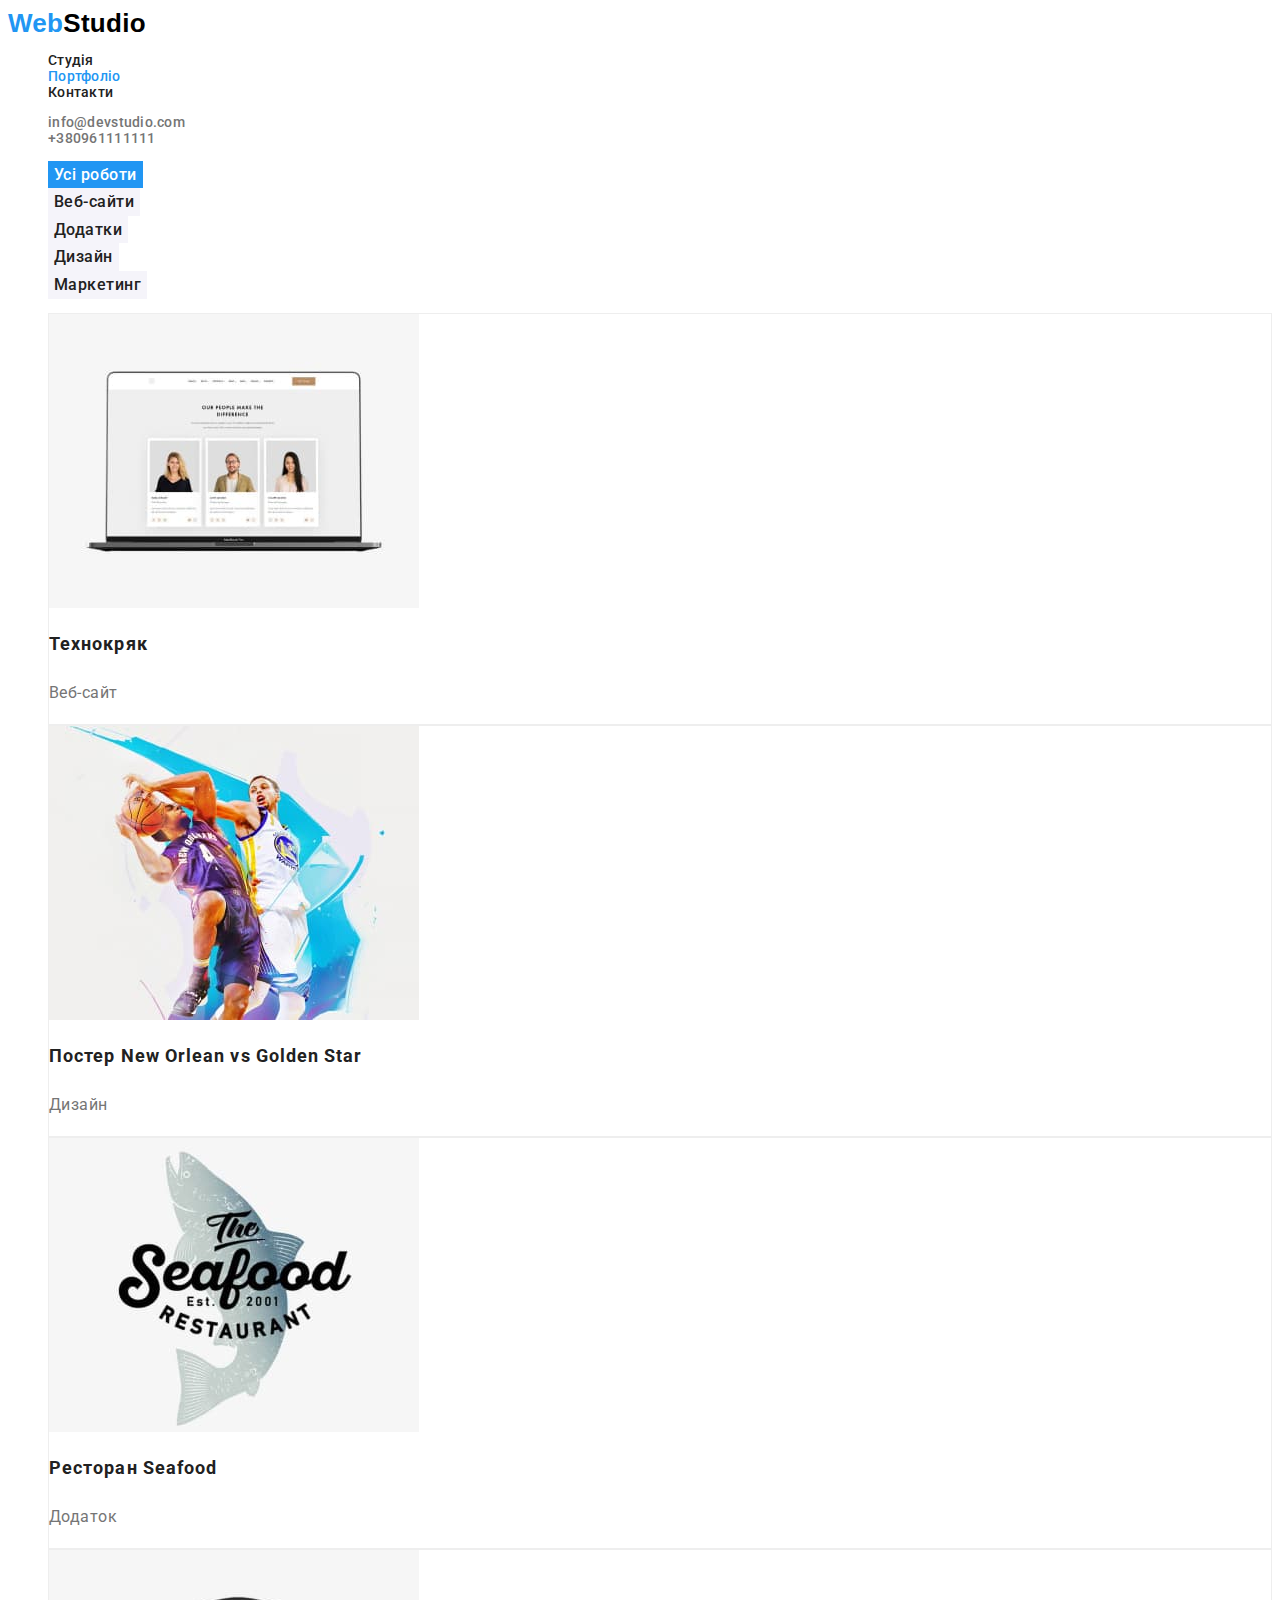
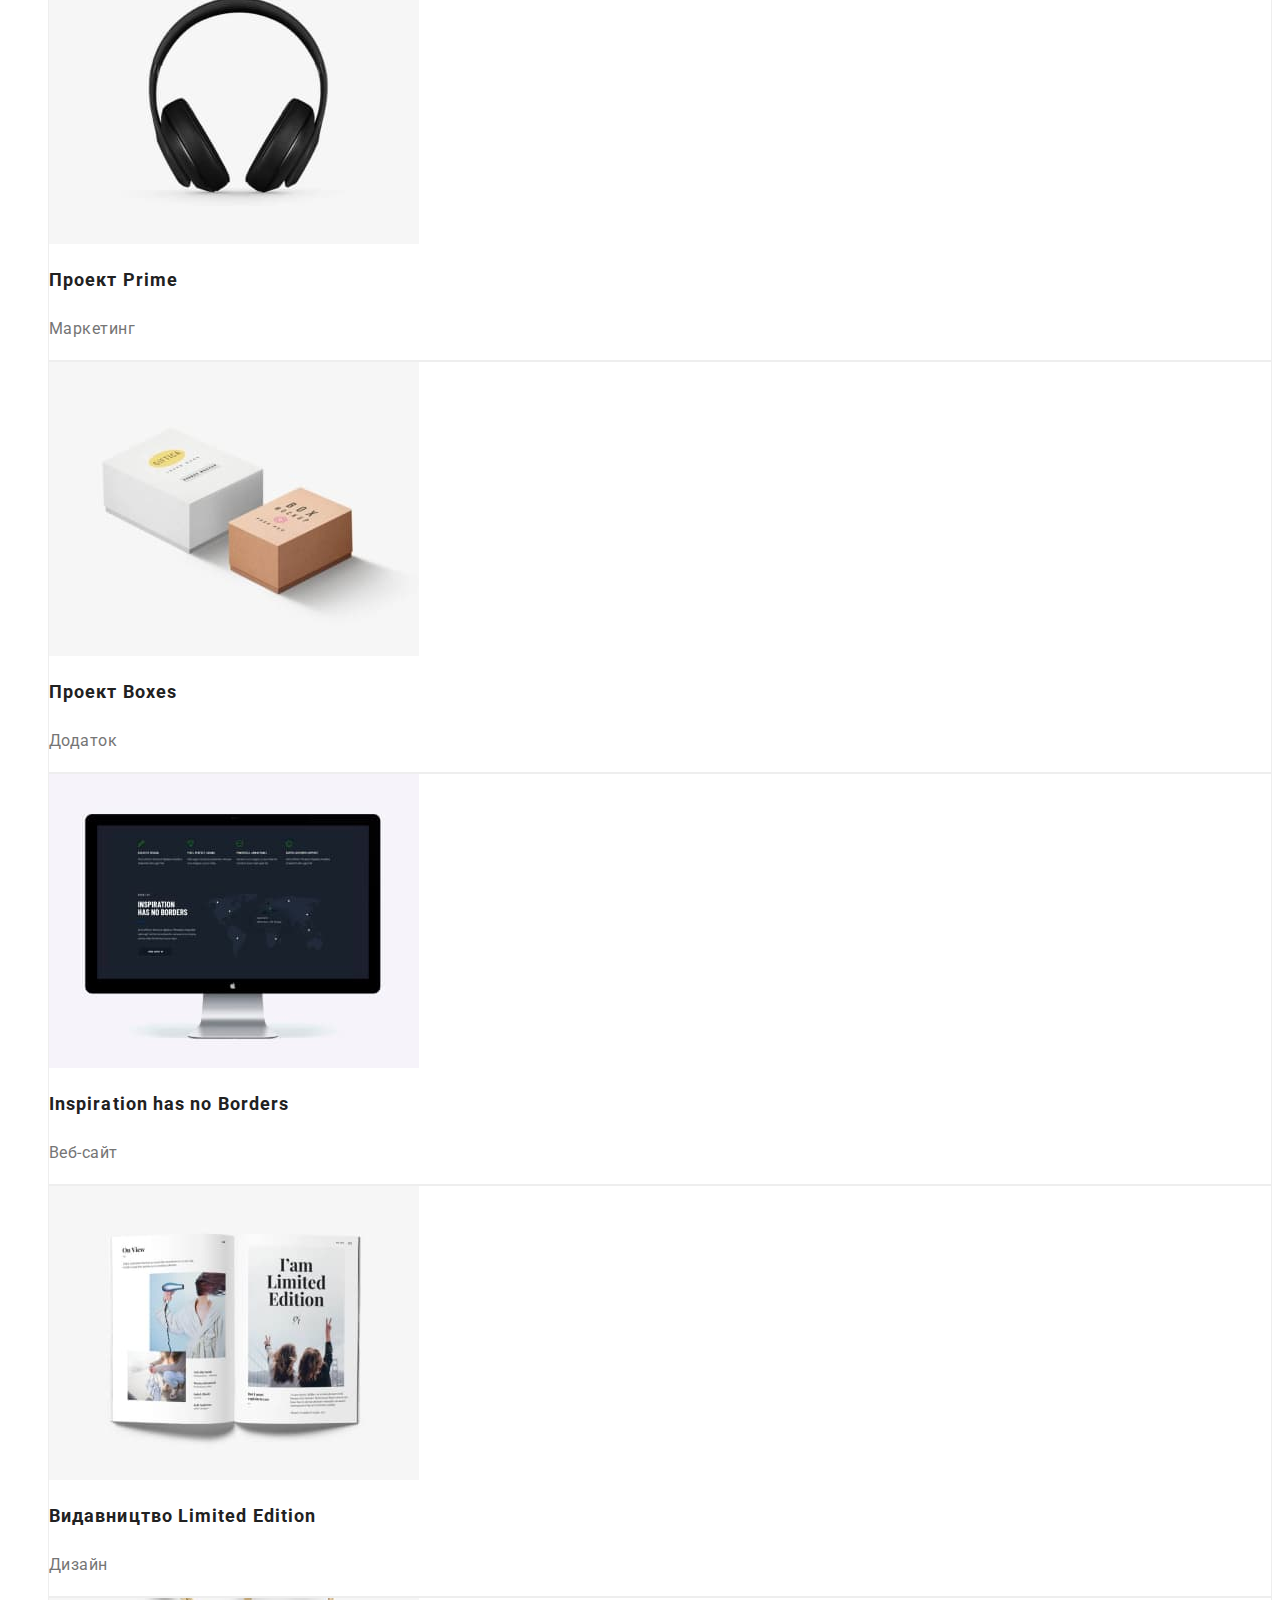
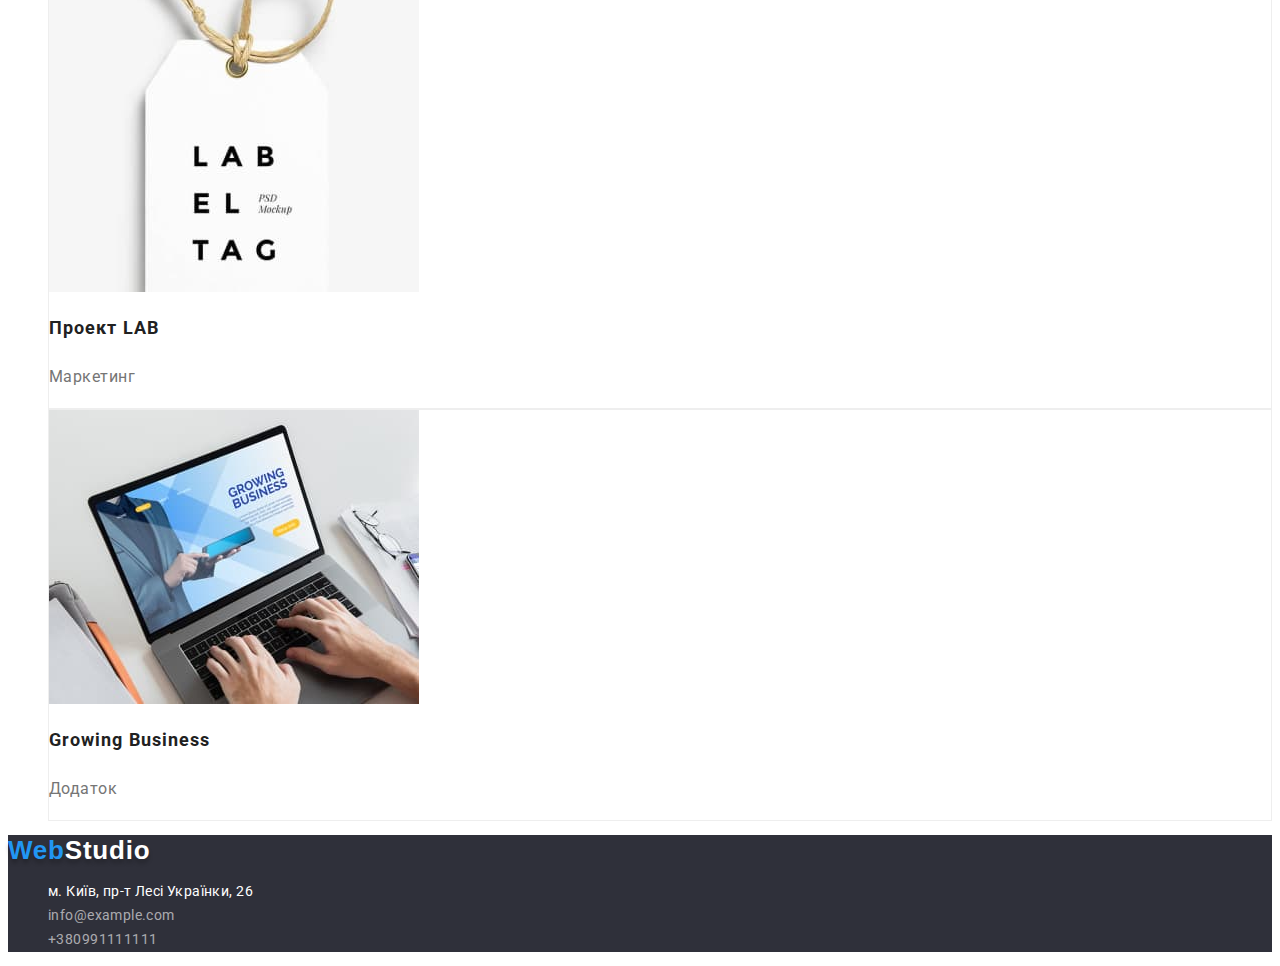
==== portfolio.html @ 1cdb14f9 "Initial commit" ====
<!DOCTYPE html>
<html lang="uk">

<head>
    <meta charset="UTF-8">
    <meta http-equiv="X-UA-Compatible" content="IE=edge">
    <meta name="viewport" content="width=device-width, initial-scale=1.0">
    <title>Портфоліо</title>
    <!-- Шрифти -->
    <link rel="preconnect" href="https://fonts.googleapis.com">
    <link rel="preconnect" href="https://fonts.gstatic.com" crossorigin>
    <link
        href="https://fonts.googleapis.com/css2?family=Raleway:wght@700&family=Roboto:ital,wght@0,400;0,500;0,700;1,900&display=swap"
        rel="stylesheet">
    <link rel="stylesheet" href="./CSS/styles.css">
</head>

<body class="page">

    <!-- Секція хедер -->
    <header class="header">
        <nav>
            <a lang="en" class="logo" href="./index.html" aria-label="Посилання на студію">Web<span class="studio">Studio</span></a>
            <!-- Навігація сайту -->
            <ul class="site-nav list" >
                <li><a class="link" href="./index.html">Студія</a></li>
                <li><a class="link-current" href="">Портфоліо</a></li>
                <li><a class="link" href="">Контакти</a></li>
            </ul>
        </nav>
        <!-- Навігація контактів -->
        <ul class="site-nav list">
            <li>
                <a class="mail" href="mailto:info@devstudio.com">info@devstudio.com</a>
            </li>
            <li>
                <a class="tel" href="tel:+380961111111">+380961111111</a>
            </li>
        </ul>
    </header>
    <main>
        <!-- Секція Роботи -->
        <section>
            <h1 hidden>Приклади робіт</h1>

            <!-- Секція Радіокнопки -->
            <ul class="list">
                <li><button type="button" class="list-btn list-btn-current">Усі роботи</button></li>
                <li><button type="button" class="list-btn">Веб-сайти</button></li>
                <li><button type="button" class="list-btn">Додатки</button></li>
                <li><button type="button" class="list-btn">Дизайн</button></li>
                <li><button type="button" class="list-btn">Маркетинг</button></li>
            </ul>      
            
            <!-- Секція Карток -->
            <ul class="list">
                <li class="card-portfolio">
                    <a href="">
                        <img src="./images/Технокряк.jpg" alt="Фото роботи Технокряк" width="370" height="294">
                        <h2 class="apply-robot">Технокряк</h2>
                        <p class="category">Веб-сайт</p>
                    </a>
                </li>
                <li class="card-portfolio">
                    <a href="">
                        <img src="./images/New_Orlean.jpg" alt="Фото роботи Постер New Orlean vs Golden Star" width="370" height="294">
                        <h2 class="apply-robot">Постер <span lang="en">New Orlean vs Golden Star</span></h2>
                        <p class="category">Дизайн</p>
                    </a>                                      
                </li>
                <li class="card-portfolio">
                    <a href="">
                        <img src="./images/Seafood.jpg" alt="Фото роботи Ресторан Seafood" width="370" height="294">
                        <h2 class="apply-robot">Ресторан <span lang="en">Seafood</span></h2>
                        <p class="category">Додаток</p>
                    </a>                                   
                </li>
                <li class="card-portfolio">
                    <a href="">
                        <img src="./images/Prime.jpg" alt="Фото роботи роект Prime" width="370" height="294">
                        <h2 class="apply-robot">Проект <span lang="en">Prime</span></h2>
                        <p class="category">Маркетинг</p>
                    </a>                                    
                </li>
                <li class="card-portfolio">
                    <a href="">
                        <img src="./images/Boxes.jpg" alt="Фото роботи Проект Boxes" width="370" height="294">
                        <h2 class="apply-robot">Проект <span lang="en">Boxes</span></h2>
                        <p class="category">Додаток</p>
                    </a>                    
                </li>
                <li class="card-portfolio">
                    <a href="">
                        <img src="./images/Inspiration.jpg" alt="Фото роботи Inspiration has no Borders" width="370" height="294">
                        <h2 class="apply-robot"><span lang="en">Inspiration has no Borders</span></h2>
                        <p class="category">Веб-сайт</p>
                    </a>
                </li>                
                <li class="card-portfolio">
                    <a href="">
                        <img src="./images/Limited_Edition.jpg" alt="Фото роботи Видавництво Limited Edition" width="370" height="294">
                        <h2 class="apply-robot">Видавництво <span lang="en">Limited Edition</span></h2>
                        <p class="category">Дизайн</p>
                    </a>                    
                </li>
                <li class="card-portfolio">
                    <a href="">
                        <img src="./images/LAB.jpg" alt="Фото роботи Проект LAB" width="370" height="294">
                        <h2 class="apply-robot">Проект <span lang="en">LAB</span></h2>
                        <p class="category">Маркетинг</p>
                    </a>                   
                </li>
                <li class="card-portfolio">
                    <a href="">
                        <img src="./images/Growing-Business.jpg" alt="Фото роботи Growing Business" width="370" height="294">
                        <h2 class="apply-robot"><span lang="en">Growing Business</span></h2>
                        <p class="category">Додаток</p>
                    </a>                   
                </li>
            </ul>

        </section>

    </main>
    <!-- Секція Футер -->
    <footer class="footer">
        <a lang="en" class="logo2" href="./index.html" aria-label="Посилання на студію">Web<span class="element">Studio</span></a>
        <address>
            <ul class="list">
                <li>
                    <a class="adds" href="https://goo.gl/maps/7YwU6FTkQ5FnYXwe8" target="_blank" rel="noopener noreferrer">м. Київ, пр-т Лесі Українки, 26</a>
                </li>
                <li>
                    <a  lang="en" class="mail2" href="mailto:info@example.com">info@example.com</a>
                </li>
                <li>
                    <a class="phone" href="tel:+380991111111">+380991111111</a>
                </li>
            </ul>
        </address>
    </footer>

</body>

</html>
---- CSS/styles.css ----
/* Основний колір тексту #212121 */

/* Другорядний колір тексту сірий #757575 */
/* Другорядний колір тексту білий #FFFFFF */
/* Другорядний колір футера 255,255,255,0.6 */

/* Другорядний колір фону #2F303A; */
/* Другорядний колір фону F5F4FA */

/* Акцент #2196F3 */

:root {
    --primary-text-color: #212121;
    --title-text-color: #757575;
    --accent-color: #2196F3;
    --section-background-colour: #2F303A;
    --main-page-color:#FFFFFF;
}

.page {
    font-family: Roboto, sans-serif;
    font-style: normal;
    color: var(--primary-text-color);   
    font-size: 14px;
}


/* Ховер */
.header {
        background: var(--main-page-color);
}

.header,
.link {
    font-weight: 500;
    font-size: 14px;
    line-height: 1.14;
    letter-spacing: 0.02em;
    color: var(--primary-text-color);
    text-decoration: none;
}
.link:hover,
.link:focus {
color: var(--accent-color);}

.mail,
.tel{
    font-weight: 500;
    font-size: 14px;
    line-height: 1.14;
    letter-spacing: 0.02em;
    color: var(--title-text-color)
}
.mail:hover,
.mail:focus,
.tel:hover,
.tel:focus {
    color: var(--accent-color);}

.link-current{
    color: var(--accent-color);
}
/* Логотип */
.logo {
    display: flex;
    font-family: Releway, sans-serif;
    color: var(--accent-color);
    text-decoration: none;
    font-size: 26px;
    line-height: 1.19;
    font-weight: 700;
}


    .studio {
        color: #000000;
    }

.logo:hover,
.logo:focus {
    color: var(--accent-color);}

.list{
    list-style: none;
}

/* Герой */
.hero{    
    background-color: var(--section-background-colour);
    
}
.hero-title{
    font-weight: 900;
    font-size: 44px;
    line-height: 1.36;
    color: var(--main-page-color);

}

.order {
    font-family: 'Roboto';
    font-style: normal;
    font-weight: 700;
    font-size: 16px;
    line-height: 1.88;
    letter-spacing: 0.06em;
    color: var(--main-page-color);
    background: var(--accent-color);
    
}
.order:hover,
.order:focus {
    color: var(--main-page-color);
    background: #188CE8;
}
/* Секції */
.feature{
    background-color: var(--main-page-color);
}
.topic{
    font-size: 14px;
    line-height: 1.14;
    letter-spacing: 0.03em;
    text-transform: uppercase;
    color: var(--primary-text-color);
}
.subtitle {
    font-weight: 700;
    font-size: 14px;
    line-height: 1.14;
    letter-spacing: 0.03em;
    text-transform: uppercase;    
    color: var(--primary-text-color);
}
.text {
    font-size: 14px;
    line-height: 1.71; 
    letter-spacing: 0.03em;
    color: var(--title-text-color);
   
}
.topic2 {
    font-size: 36px;
    line-height: 1.17;
    text-align: center;
    letter-spacing: 0.03em;
    color: var(--primary-text-color);
   
}
/* Секція наша команда */
.team {
    background: var(--main-page-color);
    box-shadow: 0px 4px 4px rgba(0, 0, 0, 0.25);
}
.card {
background: var(--main-page-color);

}
.topic3 {
    font-size: 36px;
    line-height: 1.17;
    text-align: center;
    letter-spacing: 0.03em;    
    color: var(--primary-text-color);
}
.name {
    font-weight: 500;
    font-size: 16px;
    line-height: 1.19;
    text-align: center;
    letter-spacing: 0.03em;
    color: var(--primary-text-color);
}
.post {
    font-weight: 400;
    font-size: 16px;
    line-height: 1.19;
    text-align: center;
    letter-spacing: 0.03em;
    color: var(--title-text-color);
}

/* Футер */
.footer{
background: var(--section-background-colour);
color: var(--main-page-color);
}

.logo2 {
    font-family: Releway, sans-serif;
    font-weight: 700;
    font-size: 26px;
    line-height: 1.19;
    letter-spacing: 0.03em;
    text-shadow: 0px 4px 4px rgba(0, 0, 0, 0.25);
    color: var(--accent-color);
}
.element {
   color: var(--main-page-color);
}
.logo2:hover,
.logo2:focus {
    color: var(--accent-color);
}
.adds{
    font-weight: 400;
    font-style: normal;
    font-size: 14px;
    line-height: 1.71;
    letter-spacing: 0.03em; 
    color: var(--main-page-color);
}
.adds:hover,
.adds:focus {
    color: var(--accent-color);}
.mail2{
    font-weight: 400;
    font-style: normal;
    font-size: 14px;
    line-height: 1.71;
    letter-spacing: 0.03em;
    color: rgba(255, 255, 255, 0.6);
}
.mail:hover,
.mail:focus {
    color: var(--accent-color);}

.phone{
    font-weight: 400;
    font-style: normal;
    font-size: 14px;
    line-height: 1.71;
    letter-spacing: 0.03em;
    color: rgba(255, 255, 255, 0.6);
}
.phone:hover,
.phone:focus {
    color: var(--accent-color);
}
/* Сторінка Портфоліо */
a{
    text-decoration: none;
}

.apply-robot {
    font-size: 18px;
    line-height: 2;
    letter-spacing: 0.06em;
    color: var(--primary-text-color);
        
}
.category {
    font-size: 16px;
    line-height: 1.88;
    letter-spacing: 0.03em;
    color: var(--title-text-color);
    }
.card-portfolio {
    background: var(--main-page-color);
    border: 1px solid #EEEEEE;
}
/* Радіокнопки портфоліо */
.list-btn {
    font-family: inherit;
    font-style: normal;
    font-weight: 500;
    font-size: 16px;
    line-height: 1.6;
    letter-spacing: 0.03em;
    color: var(--primary-text-color);
    background-color: #F5F4FA;
    border: none;
    cursor: pointer;
    }
.list-btn:hover,
.list-btn:focus {
    background-color: var(--accent-color);
    color: var(--main-page-color);    
}
.list-btn-current,
.list-btn-current:hover,
.list-btn-current:focus {
    background-color: var(--accent-color);
    color: var(--main-page-color);
}
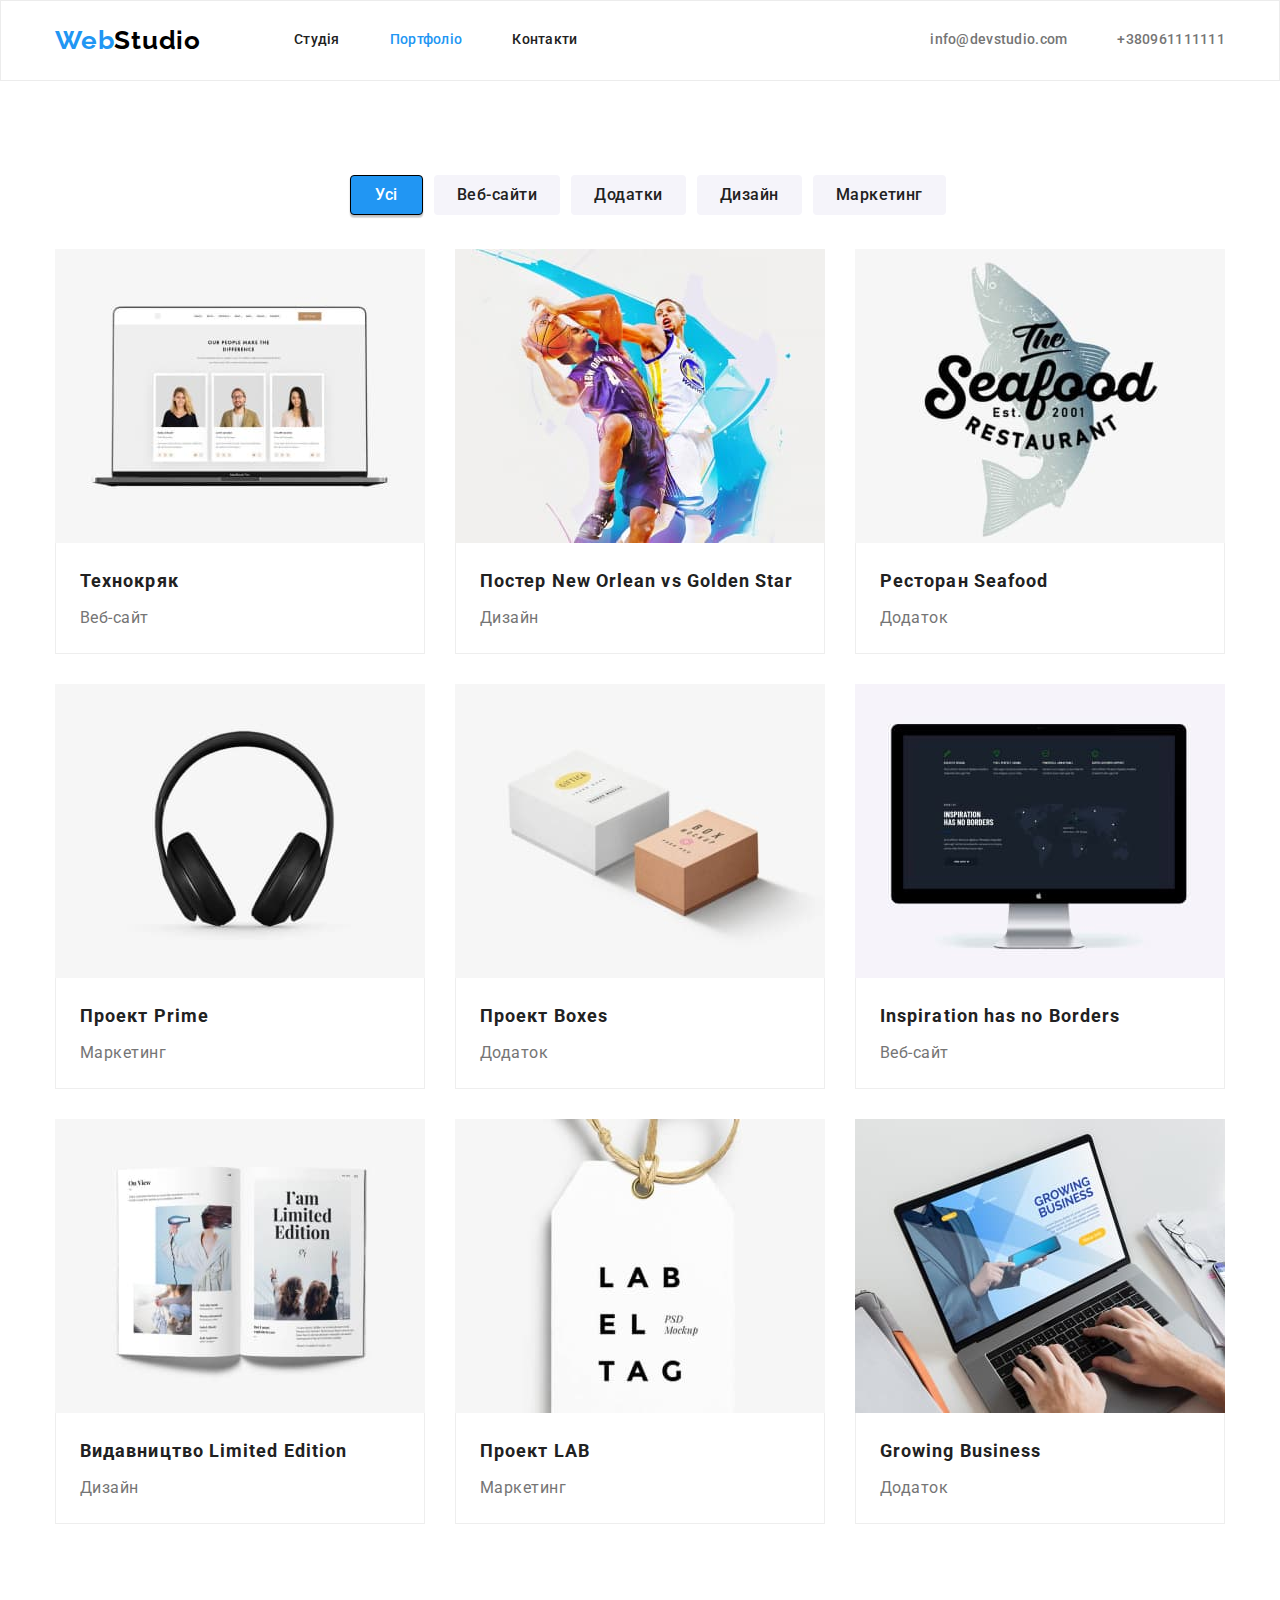
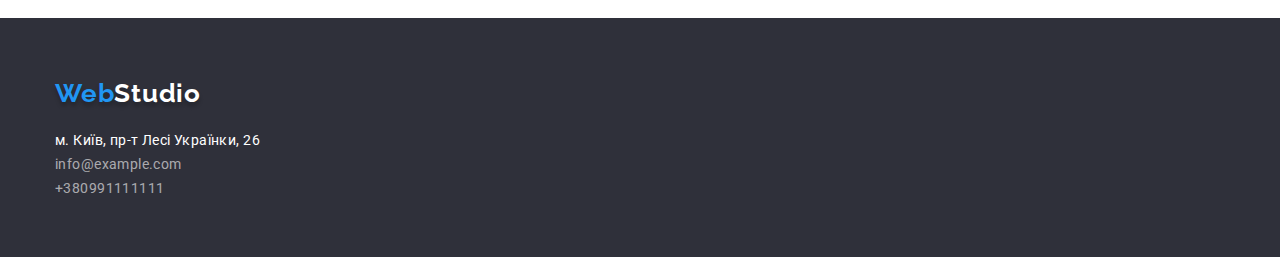
==== commit 734900dc: "homework_3" ====
--- a/portfolio.html
+++ b/portfolio.html
@@ -12,6 +12,7 @@
     <link
         href="https://fonts.googleapis.com/css2?family=Raleway:wght@700&family=Roboto:ital,wght@0,400;0,500;0,700;1,900&display=swap"
         rel="stylesheet">
+    <link rel="stylesheet" href="https://cdnjs.cloudflare.com/ajax/libs/modern-normalize/1.1.0/modern-normalize.min.css">
     <link rel="stylesheet" href="./CSS/styles.css">
 </head>
 
@@ -19,126 +20,159 @@
 
     <!-- Секція хедер -->
     <header class="header">
-        <nav>
-            <a lang="en" class="logo" href="./index.html" aria-label="Посилання на студію">Web<span class="studio">Studio</span></a>
-            <!-- Навігація сайту -->
-            <ul class="site-nav list" >
-                <li><a class="link" href="./index.html">Студія</a></li>
-                <li><a class="link-current" href="">Портфоліо</a></li>
-                <li><a class="link" href="">Контакти</a></li>
+        <div class="container header-container">
+            <nav class="header-container">
+                <a lang="en" class="logo" href="./index.html" aria-label="Посилання на студію">Web<span
+                        class="studio">Studio</span></a>
+                <!-- Навігація сайту -->
+                <ul class="list">
+                    <li class="link"><a class="nav" href="./index.html">Студія</a></li>
+                    <li class="link"><a class="nav current" href="">Портфоліо</a></li>
+                    <li class="link"><a class="nav" href="">Контакти</a></li>
+                </ul>
+            </nav>
+            <!-- Навігація контактів -->
+            <ul class="list header-group">
+                <li>
+                    <a class="mail" href="mailto:info@devstudio.com">info@devstudio.com</a>
+                </li>
+                <li>
+                    <a class="tel" href="tel:+380961111111">+380961111111</a>
+                </li>
             </ul>
-        </nav>
-        <!-- Навігація контактів -->
-        <ul class="site-nav list">
-            <li>
-                <a class="mail" href="mailto:info@devstudio.com">info@devstudio.com</a>
-            </li>
-            <li>
-                <a class="tel" href="tel:+380961111111">+380961111111</a>
-            </li>
-        </ul>
+        </div>    
     </header>
     <main>
         <!-- Секція Роботи -->
-        <section>
-            <h1 hidden>Приклади робіт</h1>
-
-            <!-- Секція Радіокнопки -->
-            <ul class="list">
-                <li><button type="button" class="list-btn list-btn-current">Усі роботи</button></li>
-                <li><button type="button" class="list-btn">Веб-сайти</button></li>
-                <li><button type="button" class="list-btn">Додатки</button></li>
-                <li><button type="button" class="list-btn">Дизайн</button></li>
-                <li><button type="button" class="list-btn">Маркетинг</button></li>
-            </ul>      
+        <div class="container box">
+            <section>
+                <h1 hidden>Приклади робіт</h1>
             
-            <!-- Секція Карток -->
-            <ul class="list">
-                <li class="card-portfolio">
-                    <a href="">
-                        <img src="./images/Технокряк.jpg" alt="Фото роботи Технокряк" width="370" height="294">
-                        <h2 class="apply-robot">Технокряк</h2>
-                        <p class="category">Веб-сайт</p>
-                    </a>
-                </li>
-                <li class="card-portfolio">
-                    <a href="">
-                        <img src="./images/New_Orlean.jpg" alt="Фото роботи Постер New Orlean vs Golden Star" width="370" height="294">
-                        <h2 class="apply-robot">Постер <span lang="en">New Orlean vs Golden Star</span></h2>
-                        <p class="category">Дизайн</p>
-                    </a>                                      
-                </li>
-                <li class="card-portfolio">
-                    <a href="">
-                        <img src="./images/Seafood.jpg" alt="Фото роботи Ресторан Seafood" width="370" height="294">
-                        <h2 class="apply-robot">Ресторан <span lang="en">Seafood</span></h2>
-                        <p class="category">Додаток</p>
-                    </a>                                   
-                </li>
-                <li class="card-portfolio">
-                    <a href="">
-                        <img src="./images/Prime.jpg" alt="Фото роботи роект Prime" width="370" height="294">
-                        <h2 class="apply-robot">Проект <span lang="en">Prime</span></h2>
-                        <p class="category">Маркетинг</p>
-                    </a>                                    
-                </li>
-                <li class="card-portfolio">
-                    <a href="">
-                        <img src="./images/Boxes.jpg" alt="Фото роботи Проект Boxes" width="370" height="294">
-                        <h2 class="apply-robot">Проект <span lang="en">Boxes</span></h2>
-                        <p class="category">Додаток</p>
-                    </a>                    
-                </li>
-                <li class="card-portfolio">
-                    <a href="">
-                        <img src="./images/Inspiration.jpg" alt="Фото роботи Inspiration has no Borders" width="370" height="294">
-                        <h2 class="apply-robot"><span lang="en">Inspiration has no Borders</span></h2>
-                        <p class="category">Веб-сайт</p>
-                    </a>
-                </li>                
-                <li class="card-portfolio">
-                    <a href="">
-                        <img src="./images/Limited_Edition.jpg" alt="Фото роботи Видавництво Limited Edition" width="370" height="294">
-                        <h2 class="apply-robot">Видавництво <span lang="en">Limited Edition</span></h2>
-                        <p class="category">Дизайн</p>
-                    </a>                    
-                </li>
-                <li class="card-portfolio">
-                    <a href="">
-                        <img src="./images/LAB.jpg" alt="Фото роботи Проект LAB" width="370" height="294">
-                        <h2 class="apply-robot">Проект <span lang="en">LAB</span></h2>
-                        <p class="category">Маркетинг</p>
-                    </a>                   
-                </li>
-                <li class="card-portfolio">
-                    <a href="">
-                        <img src="./images/Growing-Business.jpg" alt="Фото роботи Growing Business" width="370" height="294">
-                        <h2 class="apply-robot"><span lang="en">Growing Business</span></h2>
-                        <p class="category">Додаток</p>
-                    </a>                   
-                </li>
-            </ul>
-
-        </section>
+                <!-- Секція Радіокнопки -->
+                <ul class="about-btn">
+                    <li class="control"><button type="button" class="list-btn list-btn-current">Усі</button></li>
+                    <li class="control"><button type="button" class="list-btn">Веб-сайти</button></li>
+                    <li class="control"><button type="button" class="list-btn">Додатки</button></li>
+                    <li class="control"><button type="button" class="list-btn">Дизайн</button></li>
+                    <li class="control"><button type="button" class="list-btn">Маркетинг</button></li>
+                </ul>
+            
+                <!-- Секція Карток -->
+                <ul class="list about-portfolio card-set ">
+                    <li class="card-portfolio card-set-item">
+                        <a href="">
+                            <img src="./images/Технокряк.jpg" alt="Фото роботи Технокряк" width="370" height="294">
+                            <div class="inner">
+                                <h2 class="apply-robot">Технокряк</h2>
+                                <p class="category">Веб-сайт</p>
+                            </div>
+                        </a>
+                    </li>
+                    <li class="card-portfolio card-set-item">
+                        <a href="">
+                            <img src="./images/New_Orlean.jpg" alt="Фото роботи Постер New Orlean vs Golden Star" width="370"
+                                height="294">
+                            <div class="inner">
+                                <h2 class="apply-robot">Постер <span lang="en">New Orlean vs Golden Star</span></h2>
+                                <p class="category">Дизайн</p>
+                            </div>
+                        </a>
+                    </li>
+                    <li class="card-portfolio card-set-item">
+                        <a href="">
+                            <img src="./images/Seafood.jpg" alt="Фото роботи Ресторан Seafood" width="370" height="294">
+                            <div class="inner">
+                                <h2 class="apply-robot">Ресторан <span lang="en">Seafood</span></h2>
+                                <p class="category">Додаток</p>
+                            </div>
+                        </a>
+                    </li>
+                    <li class="card-portfolio card-set-item">
+                        <a href="">
+                            <img src="./images/Prime.jpg" alt="Фото роботи роект Prime" width="370" height="294">
+                            <div class="inner">
+                                <h2 class="apply-robot">Проект <span lang="en">Prime</span></h2>
+                                <p class="category">Маркетинг</p>
+                            </div>
+                        </a>
+                    </li>
+                    <li class="card-portfolio card-set-item">
+                        <a href="">
+                            <img src="./images/Boxes.jpg" alt="Фото роботи Проект Boxes" width="370" height="294">
+                            <div class="inner">
+                                <h2 class="apply-robot">Проект <span lang="en">Boxes</span></h2>
+                                <p class="category">Додаток</p>
+                            </div>
+                        </a>
+                    </li>
+                    <li class="card-portfolio card-set-item">
+                        <a href="">
+                            <img src="./images/Inspiration.jpg" alt="Фото роботи Inspiration has no Borders" width="370"
+                                height="294">
+                            <div class="inner">
+                                <h2 class="apply-robot"><span lang="en">Inspiration has no Borders</span></h2>
+                                <p class="category">Веб-сайт</p>
+                            </div>
+                        </a>
+                    </li>
+                    <li class="card-portfolio card-set-item">
+                        <a href="">
+                            <img src="./images/Limited_Edition.jpg" alt="Фото роботи Видавництво Limited Edition" width="370"
+                                height="294">
+                            <div class="inner">
+                                <h2 class="apply-robot">Видавництво <span lang="en">Limited Edition</span></h2>
+                                <p class="category">Дизайн</p>
+                            </div>
+                        </a>
+                    </li>
+                    <li class="card-portfolio card-set-item">
+                        <a href="">
+                            <img src="./images/LAB.jpg" alt="Фото роботи Проект LAB" width="370" height="294">
+                            <div class="inner">
+                                <h2 class="apply-robot">Проект <span lang="en">LAB</span></h2>
+                                <p class="category">Маркетинг</p>
+                            </div>
+                        </a>
+                    </li>
+                    <li class="card-portfolio card-set-item">
+                        <a href="">
+                            <img src="./images/Growing-Business.jpg" alt="Фото роботи Growing Business" width="370" height="294">
+                            <div class="inner">
+                                <h2 class="apply-robot"><span lang="en">Growing Business</span></h2>
+                                <p class="category">Додаток</p>
+                            </div>
+                        </a>
+                    </li>
+                </ul>
+            
+            </section>
+        </div>
 
     </main>
     <!-- Секція Футер -->
     <footer class="footer">
-        <a lang="en" class="logo2" href="./index.html" aria-label="Посилання на студію">Web<span class="element">Studio</span></a>
-        <address>
-            <ul class="list">
-                <li>
-                    <a class="adds" href="https://goo.gl/maps/7YwU6FTkQ5FnYXwe8" target="_blank" rel="noopener noreferrer">м. Київ, пр-т Лесі Українки, 26</a>
-                </li>
-                <li>
-                    <a  lang="en" class="mail2" href="mailto:info@example.com">info@example.com</a>
-                </li>
-                <li>
-                    <a class="phone" href="tel:+380991111111">+380991111111</a>
-                </li>
-            </ul>
-        </address>
+        <div class="container">
+            <a lang="en" class="logo2" href="./index.html" aria-label="Посилання на студію">Web<span
+                    class="element">Studio</span></a>
+            <address>
+                <ul class="list about-footer">
+                    <li>
+                        <a class="adds" href="https://goo.gl/maps/7YwU6FTkQ5FnYXwe8" target="_blank"
+                            rel="noopener noreferrer">м.
+                            Київ, пр-т Лесі Українки, 26</a>
+                    </li>
+                    <li>
+                        <a lang="en" class="mail2" href="mailto:info@example.com">info@example.com</a>
+                    </li>
+                    <li>
+                        <a class="phone" href="tel:+380991111111">+380991111111</a>
+                    </li>
+                </ul>
+            </address>
+        </div>
+    
     </footer>
+   
 
 </body>
 
--- a/CSS/styles.css
+++ b/CSS/styles.css
@@ -10,38 +10,103 @@
 /* Акцент #2196F3 */
 
 :root {
+    /* color */
     --primary-text-color: #212121;
     --title-text-color: #757575;
     --accent-color: #2196F3;
     --section-background-colour: #2F303A;
     --main-page-color:#FFFFFF;
-}
-
+    --secondary-backgraund-cilor:#F5F4FA;
+
+    /* others */
+    --items: 3;
+    --indent: 30px;
+}
+
+html {
+    box-sizing: border-box;
+}
+
+*,
+*::before,
+*::after {
+    box-sizing: inherit;
+}
 .page {
-    font-family: Roboto, sans-serif;
+    font-family: 'Roboto', sans-serif;
     font-style: normal;
     color: var(--primary-text-color);   
     font-size: 14px;
 }
-
+h1,
+h2,
+h3,
+h4,
+p {
+    margin: 0;
+}
+
+/* Сітка flex-box */
+
+.card-set {
+    display: flex;
+    flex-wrap: wrap;
+    margin: calc(-1 * var(--indent) / 2);
+    
+}
+
+.card-set-item {
+    margin: calc(var(--indent) / 2);
+    flex-basis: calc((100% - var(--indent) * var(--items))/ var(--items));
+    
+}
+
+
+
+.container {
+    width: 1200px;
+    margin-left: auto;
+    margin-right: auto;
+    padding-left: 15px;
+    padding-right: 15px;
+   
+}
 
 /* Ховер */
 .header {
-        background: var(--main-page-color);
+    background: var(--main-page-color);
+    border: 1px solid #ECECEC;
+        
+}
+
+.header-container {
+    display: flex;
+    align-items: center;
+    
+       
+}
+.link:not(:last-child) {
+    margin-right: 50px;
+    
 }
 
 .header,
-.link {
+.link,
+.nav {
     font-weight: 500;
     font-size: 14px;
     line-height: 1.14;
     letter-spacing: 0.02em;
     color: var(--primary-text-color);
-    text-decoration: none;
+    text-decoration: none;  
+       
 }
 .link:hover,
-.link:focus {
+.link:focus,
+.nav:hover,
+.nav:focus {
 color: var(--accent-color);}
+
 
 .mail,
 .tel{
@@ -50,25 +115,39 @@
     line-height: 1.14;
     letter-spacing: 0.02em;
     color: var(--title-text-color)
-}
+    
+
+}
+.mail {
+    padding-right: 50px;
+}
+
+  
+
 .mail:hover,
 .mail:focus,
 .tel:hover,
 .tel:focus {
     color: var(--accent-color);}
 
-.link-current{
+.current{
     color: var(--accent-color);
 }
 /* Логотип */
 .logo {
     display: flex;
-    font-family: Releway, sans-serif;
+    font-family: 'Raleway', sans-serif;
     color: var(--accent-color);
     text-decoration: none;
     font-size: 26px;
     line-height: 1.19;
     font-weight: 700;
+    letter-spacing: 0.03em;
+
+    
+    margin-right: 93px;
+    padding-top: 24px;
+    padding-bottom: 24px;
 }
 
 
@@ -82,18 +161,45 @@
 
 .list{
     list-style: none;
+    display: flex;
+    padding: 0;   
+}    
+
+
+.header-group { 
+    display: flex; 
+    margin-left: auto;
+   
+   
+}
+
+img {
+    display: block;
+    max-width: 100%;
+    height: auto;
 }
 
 /* Герой */
 .hero{    
     background-color: var(--section-background-colour);
-    
-}
+    text-align: center;
+      
+    
+}
+
 .hero-title{
     font-weight: 900;
     font-size: 44px;
     line-height: 1.36;
     color: var(--main-page-color);
+    text-transform: uppercase;
+
+    margin-top: 0;
+    margin-bottom: 30px;
+    margin-left: 237px;
+    margin-right: 237px;
+    letter-spacing: 0.06em;
+    padding-top: 200px;     
 
 }
 
@@ -106,6 +212,14 @@
     letter-spacing: 0.06em;
     color: var(--main-page-color);
     background: var(--accent-color);
+
+    display: inline-block;
+    padding: 10px 32px;
+    margin-top: 0;
+    margin-bottom: 280px;
+    box-shadow: 0px 4px 4px rgba(0, 0, 0, 0.15);
+    border-radius: 4px;
+       
     
 }
 .order:hover,
@@ -116,6 +230,16 @@
 /* Секції */
 .feature{
     background-color: var(--main-page-color);
+    padding-top: 94px;
+    padding-bottom: 94px;   
+    
+}
+.list {
+    align-items: flex-start;
+    justify-content: space-between;
+}
+.items-worc {
+    width: 370px;
 }
 .topic{
     font-size: 14px;
@@ -123,6 +247,12 @@
     letter-spacing: 0.03em;
     text-transform: uppercase;
     color: var(--primary-text-color);
+
+    margin-top: 0;
+    margin-bottom: 0;
+}
+.work {
+    padding-bottom: 130px;
 }
 .subtitle {
     font-weight: 700;
@@ -131,12 +261,20 @@
     letter-spacing: 0.03em;
     text-transform: uppercase;    
     color: var(--primary-text-color);
+
+    margin-top: 0px;
+    margin-bottom: 10px;
+    width: 270px;
 }
 .text {
     font-size: 14px;
     line-height: 1.71; 
     letter-spacing: 0.03em;
     color: var(--title-text-color);
+    width: 270px;
+
+    margin-top: 0;
+    margin-bottom: 0;
    
 }
 .topic2 {
@@ -145,23 +283,40 @@
     text-align: center;
     letter-spacing: 0.03em;
     color: var(--primary-text-color);
+
+    margin-top: 0;
+    margin-bottom: 50px;
    
 }
 /* Секція наша команда */
 .team {
+    background: var(--secondary-backgraund-cilor);
+    box-shadow: 0px 4px 4px rgba(0, 0, 0, 0.25);
+    
+    
+}
+.card {
     background: var(--main-page-color);
-    box-shadow: 0px 4px 4px rgba(0, 0, 0, 0.25);
-}
-.card {
-background: var(--main-page-color);
-
-}
+    box-shadow: 0px 1px 3px rgba(0, 0, 0, 0.12), 0px 1px 1px rgba(0, 0, 0, 0.14), 0px 2px 1px rgba(0, 0, 0, 0.2);
+    border-radius: 0px 0px 4px 4px;
+    width: 270px;
+    --items: 4:
+
+}
+
+.about-team {
+    padding-bottom: 94px;
+    padding-top: 94px;
+}
+
 .topic3 {
     font-size: 36px;
     line-height: 1.17;
     text-align: center;
     letter-spacing: 0.03em;    
     color: var(--primary-text-color);
+    padding-top: 94px;
+    margin-bottom: 50px;
 }
 .name {
     font-weight: 500;
@@ -170,6 +325,9 @@
     text-align: center;
     letter-spacing: 0.03em;
     color: var(--primary-text-color);
+
+    margin-top: 30px;
+    margin-bottom: 10px;
 }
 .post {
     font-weight: 400;
@@ -178,22 +336,39 @@
     text-align: center;
     letter-spacing: 0.03em;
     color: var(--title-text-color);
+
+    padding-bottom: 30px;
 }
 
 /* Футер */
 .footer{
-background: var(--section-background-colour);
-color: var(--main-page-color);
-}
-
+    background: var(--section-background-colour);
+    color: var(--main-page-color);
+}
+.about-footer {
+    display: block;
+    padding-top: 0;
+    padding-bottom: 57px;
+    margin:0;
+    width: 231px;
+     
+}
 .logo2 {
-    font-family: Releway, sans-serif;
+    font-family: 'Raleway', sans-serif;
     font-weight: 700;
     font-size: 26px;
     line-height: 1.19;
     letter-spacing: 0.03em;
     text-shadow: 0px 4px 4px rgba(0, 0, 0, 0.25);
     color: var(--accent-color);
+    
+    display: block;
+    padding-top: 60px;
+    width: 145px;
+    padding-bottom: 20px;
+     
+
+    
 }
 .element {
    color: var(--main-page-color);
@@ -209,7 +384,9 @@
     line-height: 1.71;
     letter-spacing: 0.03em; 
     color: var(--main-page-color);
-}
+    margin-bottom: 6px;
+
+   }
 .adds:hover,
 .adds:focus {
     color: var(--accent-color);}
@@ -220,6 +397,7 @@
     line-height: 1.71;
     letter-spacing: 0.03em;
     color: rgba(255, 255, 255, 0.6);
+    margin-bottom: 9px;
 }
 .mail:hover,
 .mail:focus {
@@ -242,11 +420,31 @@
     text-decoration: none;
 }
 
+.box {
+    padding-bottom: 94px;
+}
+
+.about-portfolio {
+ 
+}
+
+.card-portfolio {
+    background: var(--main-page-color);
+    width: 370px;
+
+}
+.inner {
+    padding: 20px 24px;
+    border: 1px solid #EEEEEE;
+    border-top: navajowhite;
+}
 .apply-robot {
     font-size: 18px;
     line-height: 2;
     letter-spacing: 0.06em;
     color: var(--primary-text-color);
+    margin-bottom: 4px;
+   
         
 }
 .category {
@@ -254,23 +452,44 @@
     line-height: 1.88;
     letter-spacing: 0.03em;
     color: var(--title-text-color);
+    
     }
-.card-portfolio {
-    background: var(--main-page-color);
-    border: 1px solid #EEEEEE;
-}
+
 /* Радіокнопки портфоліо */
+.box {
+    padding-top: 94px;
+}
+.control {
+    display: inline-block;
+    margin-right: 8px;
+}
+.about-btn {
+    margin: 0;    
+    padding-right: auto;
+    padding-left: 295px;
+    padding-bottom: 34px;
+    
+}
 .list-btn {
-    font-family: inherit;
-    font-style: normal;
     font-weight: 500;
     font-size: 16px;
     line-height: 1.6;
     letter-spacing: 0.03em;
     color: var(--primary-text-color);
     background-color: #F5F4FA;
-    border: none;
+
+    font-family: inherit;
+    font-style: normal;
+    display: inline-block;
+    padding: 6px 22px;
+    min-width: 73px;
     cursor: pointer;
+    text-align: center;
+    letter-spacing: 0.03em;
+    border-radius: 4px;
+    border: 1px solid transparent;
+    
+    
     }
 .list-btn:hover,
 .list-btn:focus {
@@ -282,4 +501,8 @@
 .list-btn-current:focus {
     background-color: var(--accent-color);
     color: var(--main-page-color);
-}
+    border: 1px solid #000000;
+    box-shadow: 0px 3px 1px rgba(0, 0, 0, 0.1), 0px 1px 2px rgba(0, 0, 0, 0.08), 0px 2px 2px rgba(0, 0, 0, 0.12);
+
+}
+
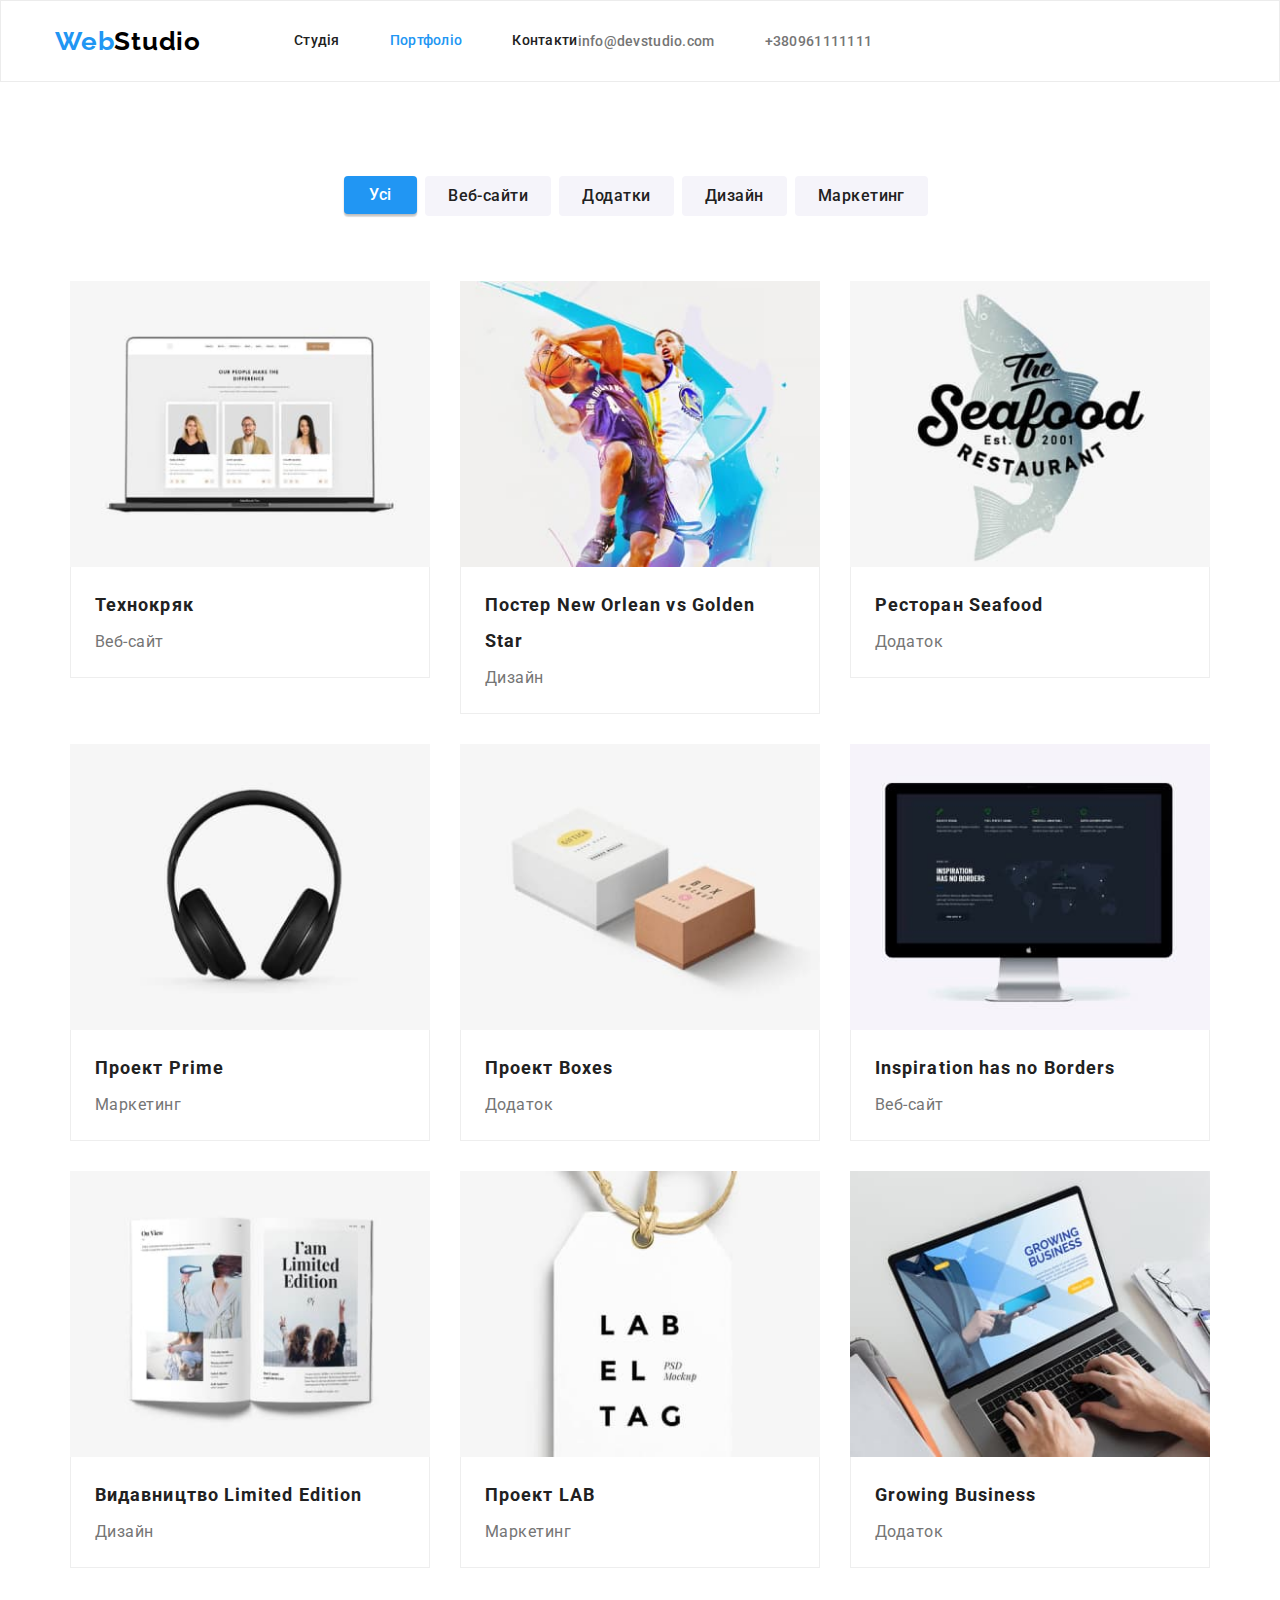
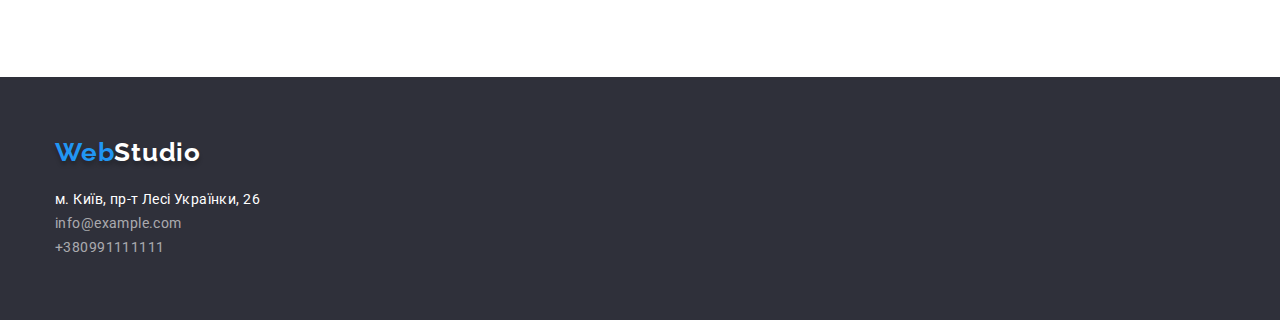
==== commit 761aa0dc: "Correction" ====
--- a/portfolio.html
+++ b/portfolio.html
@@ -44,10 +44,10 @@
     </header>
     <main>
         <!-- Секція Роботи -->
-        <div class="container box">
-            <section>
+        <section class="section">
+            <div class="container">
                 <h1 hidden>Приклади робіт</h1>
-            
+                
                 <!-- Секція Радіокнопки -->
                 <ul class="about-btn">
                     <li class="control"><button type="button" class="list-btn list-btn-current">Усі</button></li>
@@ -56,7 +56,7 @@
                     <li class="control"><button type="button" class="list-btn">Дизайн</button></li>
                     <li class="control"><button type="button" class="list-btn">Маркетинг</button></li>
                 </ul>
-            
+                
                 <!-- Секція Карток -->
                 <ul class="list about-portfolio card-set ">
                     <li class="card-portfolio card-set-item">
@@ -107,8 +107,7 @@
                     </li>
                     <li class="card-portfolio card-set-item">
                         <a href="">
-                            <img src="./images/Inspiration.jpg" alt="Фото роботи Inspiration has no Borders" width="370"
-                                height="294">
+                            <img src="./images/Inspiration.jpg" alt="Фото роботи Inspiration has no Borders" width="370" height="294">
                             <div class="inner">
                                 <h2 class="apply-robot"><span lang="en">Inspiration has no Borders</span></h2>
                                 <p class="category">Веб-сайт</p>
@@ -144,9 +143,9 @@
                         </a>
                     </li>
                 </ul>
-            
-            </section>
-        </div>
+            </div>            
+        
+        </section>
 
     </main>
     <!-- Секція Футер -->
--- a/CSS/styles.css
+++ b/CSS/styles.css
@@ -68,8 +68,12 @@
     margin-left: auto;
     margin-right: auto;
     padding-left: 15px;
-    padding-right: 15px;
-   
+    padding-right: 15px;   
+}
+
+.section {
+    padding-bottom: 94px;
+    padding-top: 94px;
 }
 
 /* Ховер */
@@ -86,11 +90,9 @@
        
 }
 .link:not(:last-child) {
-    margin-right: 50px;
-    
-}
-
-.header,
+    margin-right: 50px;    
+}
+
 .link,
 .nav {
     font-weight: 500;
@@ -99,6 +101,7 @@
     letter-spacing: 0.02em;
     color: var(--primary-text-color);
     text-decoration: none;  
+    padding: 32px 0;
        
 }
 .link:hover,
@@ -114,15 +117,16 @@
     font-size: 14px;
     line-height: 1.14;
     letter-spacing: 0.02em;
-    color: var(--title-text-color)
-    
-
-}
+    color: var(--title-text-color)    
+}
+
 .mail {
-    padding-right: 50px;
-}
-
-  
+    padding: 32px 50px 32px 0;
+}
+
+.tel {
+    padding: 32px 0;
+}  
 
 .mail:hover,
 .mail:focus,
@@ -163,6 +167,7 @@
     list-style: none;
     display: flex;
     padding: 0;   
+    margin: 0;
 }    
 
 
@@ -182,8 +187,8 @@
 /* Герой */
 .hero{    
     background-color: var(--section-background-colour);
-    text-align: center;
-      
+    text-align: center; 
+    padding: 200px 0;   
     
 }
 
@@ -198,8 +203,7 @@
     margin-bottom: 30px;
     margin-left: 237px;
     margin-right: 237px;
-    letter-spacing: 0.06em;
-    padding-top: 200px;     
+    letter-spacing: 0.06em;    
 
 }
 
@@ -216,7 +220,6 @@
     display: inline-block;
     padding: 10px 32px;
     margin-top: 0;
-    margin-bottom: 280px;
     box-shadow: 0px 4px 4px rgba(0, 0, 0, 0.15);
     border-radius: 4px;
        
@@ -228,15 +231,14 @@
     background: #188CE8;
 }
 /* Секції */
-.feature{
-    background-color: var(--main-page-color);
-    padding-top: 94px;
-    padding-bottom: 94px;   
-    
+
+.benefits {
+    --items: 4;
 }
 .list {
     align-items: flex-start;
     justify-content: space-between;
+    margin: 0;
 }
 .items-worc {
     width: 370px;
@@ -300,14 +302,10 @@
     box-shadow: 0px 1px 3px rgba(0, 0, 0, 0.12), 0px 1px 1px rgba(0, 0, 0, 0.14), 0px 2px 1px rgba(0, 0, 0, 0.2);
     border-radius: 0px 0px 4px 4px;
     width: 270px;
-    --items: 4:
-
-}
-
-.about-team {
-    padding-bottom: 94px;
-    padding-top: 94px;
-}
+    --items: 4;
+
+}
+
 
 .topic3 {
     font-size: 36px;
@@ -315,7 +313,6 @@
     text-align: center;
     letter-spacing: 0.03em;    
     color: var(--primary-text-color);
-    padding-top: 94px;
     margin-bottom: 50px;
 }
 .name {
@@ -344,13 +341,12 @@
 .footer{
     background: var(--section-background-colour);
     color: var(--main-page-color);
+    padding: 60px 0;
 }
 .about-footer {
     display: block;
     padding-top: 0;
-    padding-bottom: 57px;
     margin:0;
-    width: 231px;
      
 }
 .logo2 {
@@ -363,13 +359,9 @@
     color: var(--accent-color);
     
     display: block;
-    padding-top: 60px;
-    width: 145px;
-    padding-bottom: 20px;
-     
-
-    
-}
+    margin-bottom: 20px;    
+}
+
 .element {
    color: var(--main-page-color);
 }
@@ -420,13 +412,6 @@
     text-decoration: none;
 }
 
-.box {
-    padding-bottom: 94px;
-}
-
-.about-portfolio {
- 
-}
 
 .card-portfolio {
     background: var(--main-page-color);
@@ -456,20 +441,21 @@
     }
 
 /* Радіокнопки портфоліо */
-.box {
-    padding-top: 94px;
-}
+    
+
 .control {
     display: inline-block;
     margin-right: 8px;
 }
 .about-btn {
-    margin: 0;    
-    padding-right: auto;
-    padding-left: 295px;
-    padding-bottom: 34px;
-    
-}
+    display: flex;
+    margin: 0;
+    margin-bottom: 50px;
+    justify-content: center;
+    padding-left: 0;
+}   
+    
+    
 .list-btn {
     font-weight: 500;
     font-size: 16px;
@@ -480,16 +466,13 @@
 
     font-family: inherit;
     font-style: normal;
-    display: inline-block;
     padding: 6px 22px;
     min-width: 73px;
     cursor: pointer;
     text-align: center;
     letter-spacing: 0.03em;
     border-radius: 4px;
-    border: 1px solid transparent;
-    
-    
+    border: 1px solid transparent;     
     }
 .list-btn:hover,
 .list-btn:focus {
@@ -501,7 +484,7 @@
 .list-btn-current:focus {
     background-color: var(--accent-color);
     color: var(--main-page-color);
-    border: 1px solid #000000;
+    border: none;
     box-shadow: 0px 3px 1px rgba(0, 0, 0, 0.1), 0px 1px 2px rgba(0, 0, 0, 0.08), 0px 2px 2px rgba(0, 0, 0, 0.12);
 
 }
